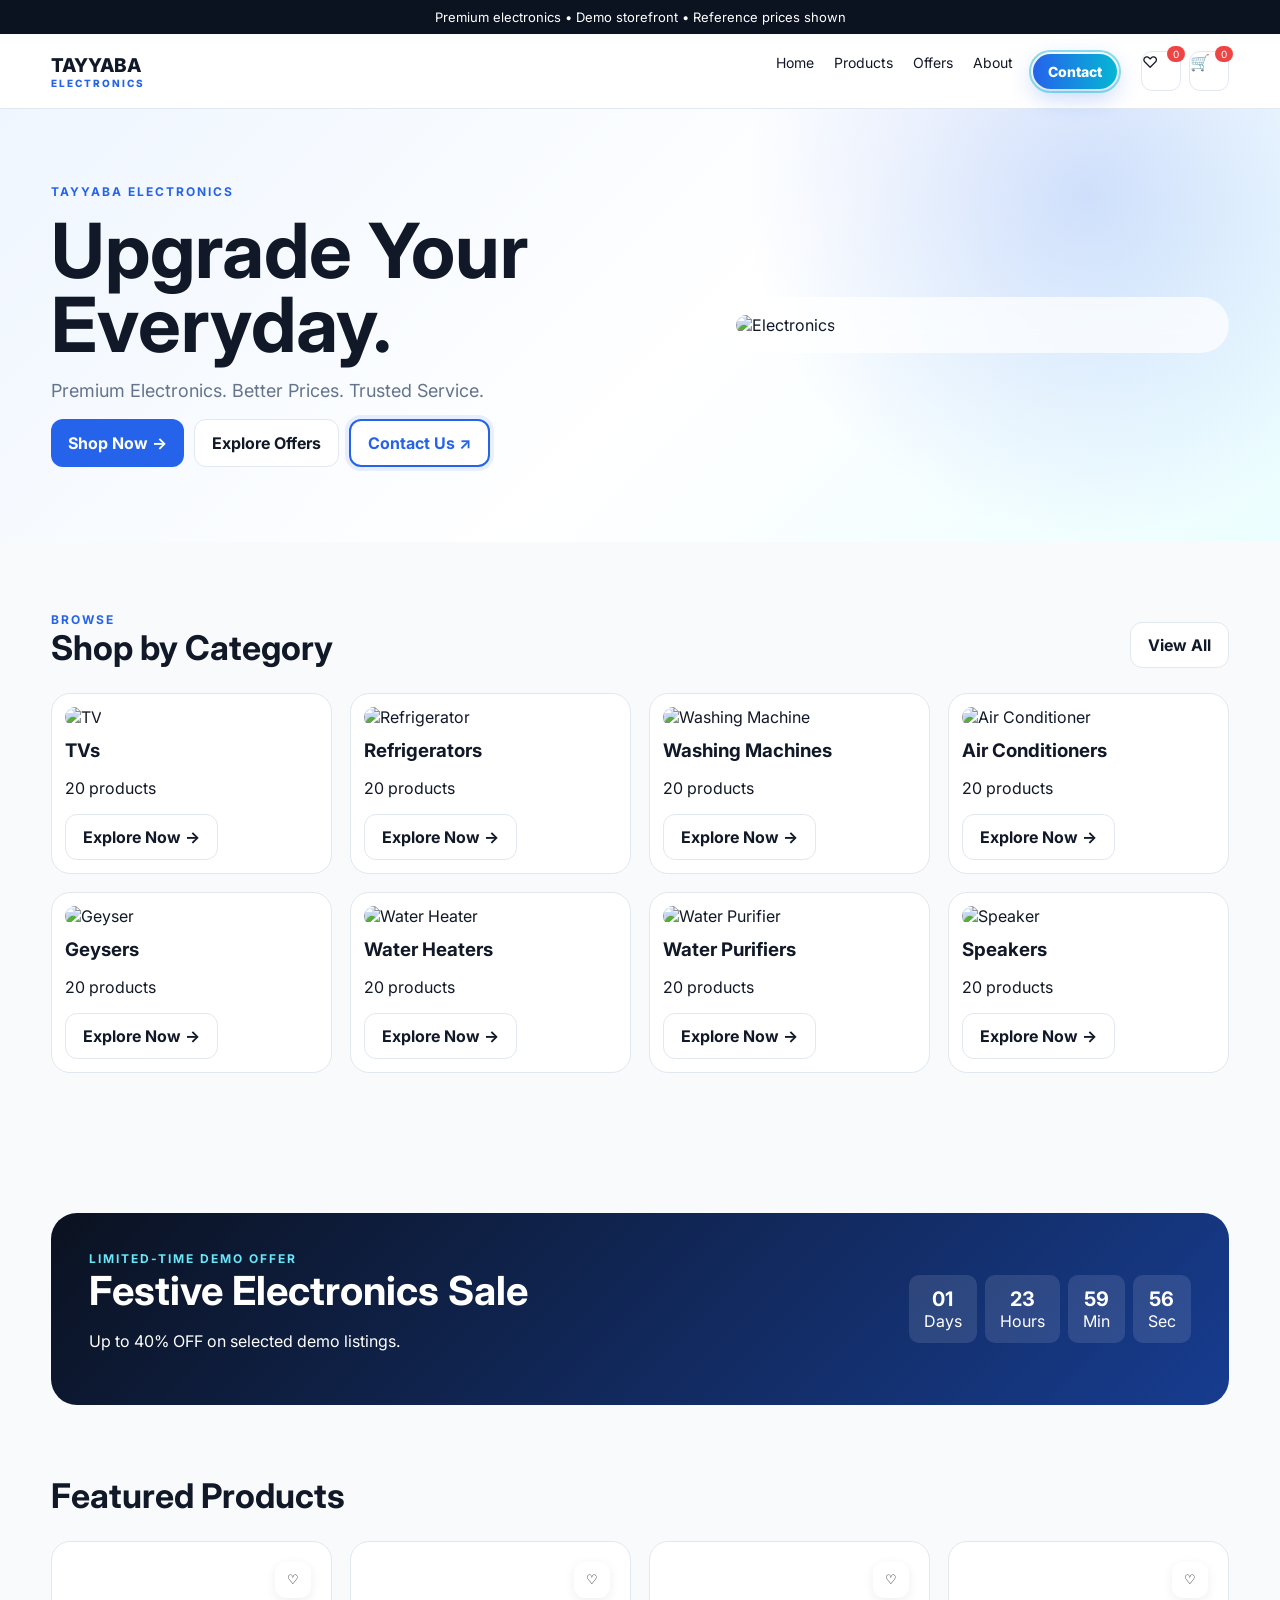
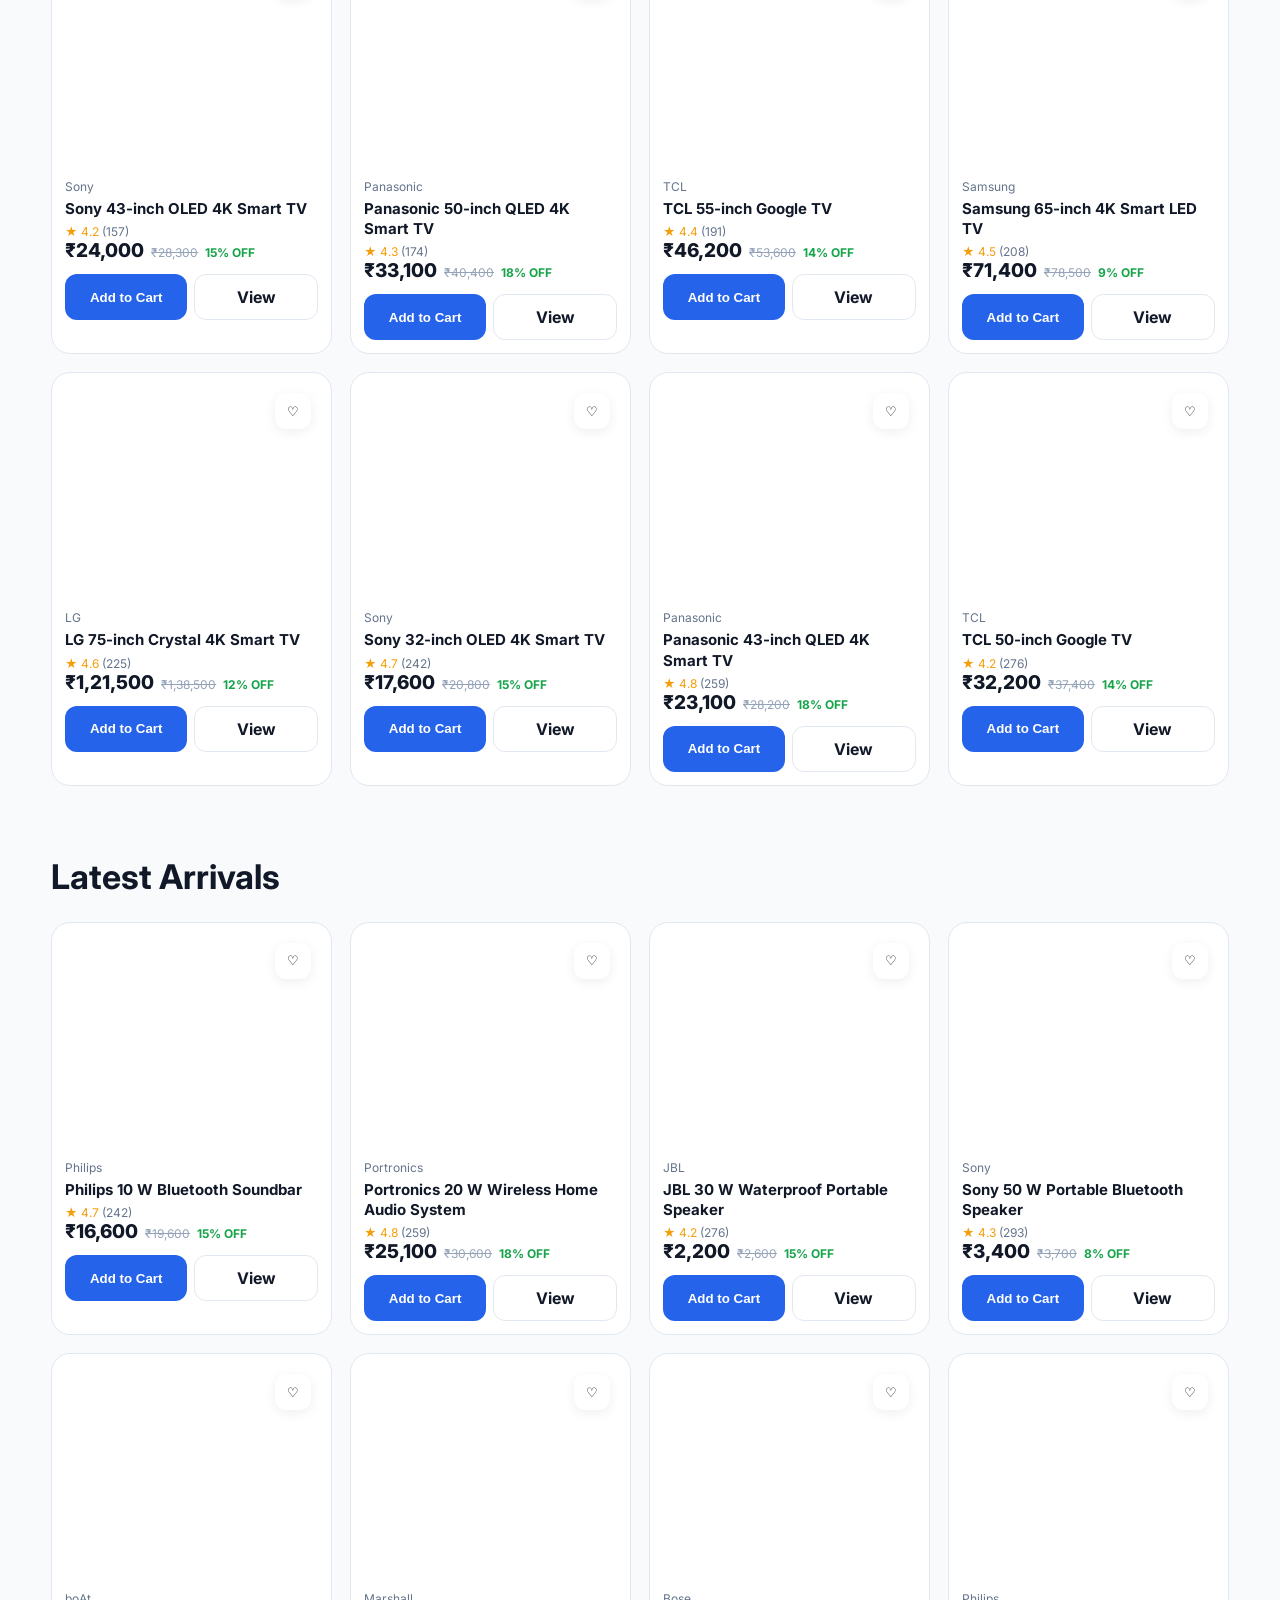
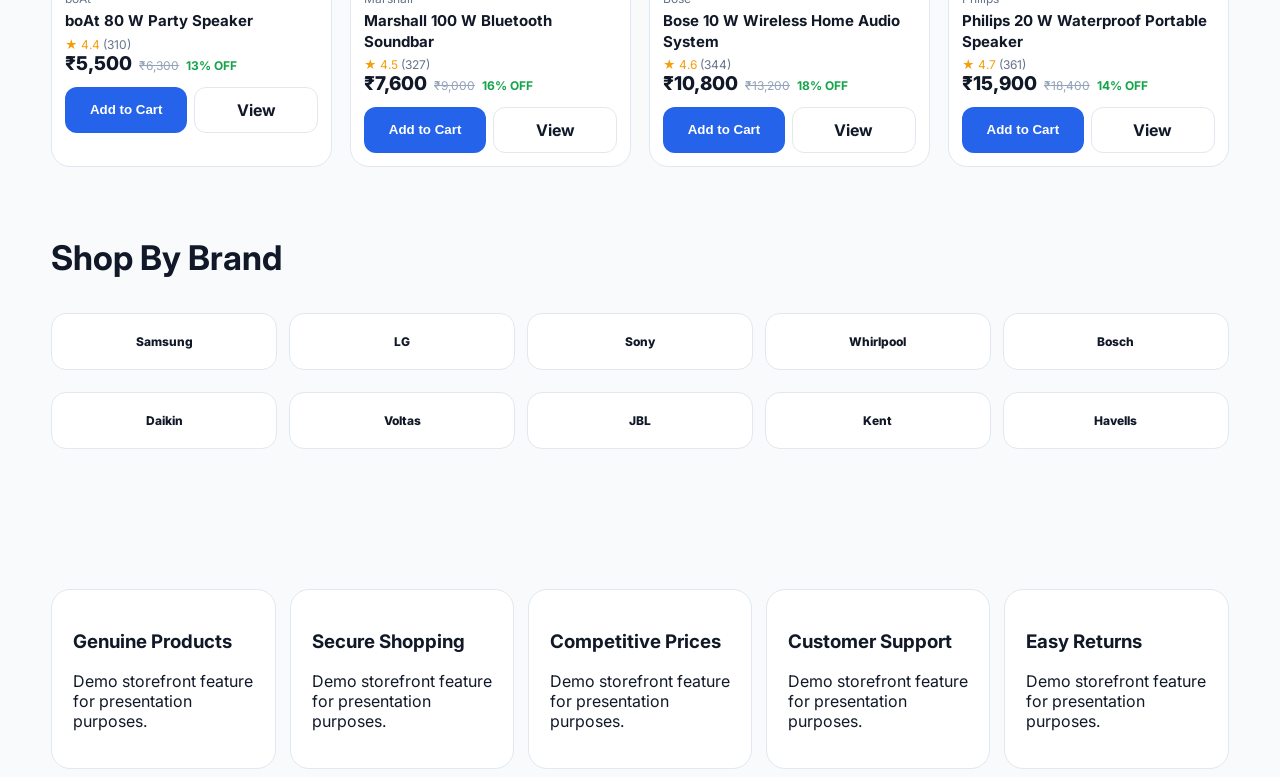
==== index.html @ 14da6651 "Add files via upload" ====
<!doctype html><html><head><meta charset="utf-8"><meta name="viewport" content="width=device-width,initial-scale=1"><title>Tayyaba Electronics | TVs, ACs, Refrigerators & More</title><link rel="stylesheet" href="css/style.css"><link rel="stylesheet" href="css/animations.css"></head><body><div class="announcement">Premium electronics • Demo storefront • Reference prices shown</div><header class="topbar"><div class="container nav"><a class="logo" href="index.html">TAYYABA<span>ELECTRONICS</span></a><nav class="navlinks"><a href="index.html">Home</a><a href="pages/products.html">Products</a><a href="pages/offers.html">Offers</a><a href="pages/about.html">About</a><a href="https://docs.google.com/forms/d/e/1FAIpQLSdos20EWSw4ZgNUPMdA2PGEKoA_VCUI_4-46yLWXQoSnubYIg/viewform" class="contact-nav">Contact</a></nav><div class="nav-actions"><a class="icon-btn" href="pages/wishlist.html">♡<span class="badge" data-wish-count>0</span></a><a class="icon-btn" href="pages/cart.html">🛒<span class="badge" data-cart-count>0</span></a><button class="icon-btn hamb">☰</button></div></div></header><section class="hero"><div class="container hero-grid"><div><div class="eyebrow">Tayyaba Electronics</div><h1>Upgrade Your Everyday.</h1><p>Premium Electronics. Better Prices. Trusted Service.</p><div style="display:flex;gap:10px;flex-wrap:wrap"><a class="btn btn-primary" href="pages/products.html">Shop Now →</a><a class="btn btn-outline" href="pages/offers.html">Explore Offers</a><a class="btn btn-outline" target="_blank" href="https://docs.google.com/forms/d/e/1FAIpQLSdos20EWSw4ZgNUPMdA2PGEKoA_VCUI_4-46yLWXQoSnubYIg/viewform" style="border:2px solid #2563eb;color:#2563eb;box-shadow:0 0 0 4px #2563eb18">Contact Us ↗</a></div></div><div class="hero-card"><img src="https://images.unsplash.com/photo-1593359677879-a4bb92f829d1?auto=format&fit=crop&w=900&q=85" alt="Electronics"></div></div></section><section class="section"><div class="container"><div class="section-head"><div><div class="eyebrow">Browse</div><h2>Shop by Category</h2></div><a class="btn btn-outline" href="pages/products.html">View All</a></div><div class="grid"><a class="category" href="pages/products.html?category=TV"><img src="https://images.unsplash.com/photo-1593359677879-a4bb92f829d1?auto=format&fit=crop&w=900&q=85" alt="TV"><h3>TVs</h3><p>20 products</p><span class="btn btn-outline">Explore Now →</span></a><a class="category" href="pages/products.html?category=Refrigerator"><img src="https://images.unsplash.com/photo-1571175443880-49e1d25b2bc5?auto=format&fit=crop&w=900&q=85" alt="Refrigerator"><h3>Refrigerators</h3><p>20 products</p><span class="btn btn-outline">Explore Now →</span></a><a class="category" href="pages/products.html?category=Washing Machine"><img src="https://images.unsplash.com/photo-1626806787461-102c1bfaaea1?auto=format&fit=crop&w=900&q=85" alt="Washing Machine"><h3>Washing Machines</h3><p>20 products</p><span class="btn btn-outline">Explore Now →</span></a><a class="category" href="pages/products.html?category=Air Conditioner"><img src="https://images.unsplash.com/photo-1631545806609-8b7d6b0b7c6f?auto=format&fit=crop&w=900&q=85" alt="Air Conditioner"><h3>Air Conditioners</h3><p>20 products</p><span class="btn btn-outline">Explore Now →</span></a><a class="category" href="pages/products.html?category=Geyser"><img src="https://images.unsplash.com/photo-1600566753190-17f0baa2a6c3?auto=format&fit=crop&w=900&q=85" alt="Geyser"><h3>Geysers</h3><p>20 products</p><span class="btn btn-outline">Explore Now →</span></a><a class="category" href="pages/products.html?category=Water Heater"><img src="https://images.unsplash.com/photo-1600566753086-00f18fb6b3ea?auto=format&fit=crop&w=900&q=85" alt="Water Heater"><h3>Water Heaters</h3><p>20 products</p><span class="btn btn-outline">Explore Now →</span></a><a class="category" href="pages/products.html?category=Water Purifier"><img src="https://images.unsplash.com/photo-1584622650111-993a426fbf0a?auto=format&fit=crop&w=900&q=85" alt="Water Purifier"><h3>Water Purifiers</h3><p>20 products</p><span class="btn btn-outline">Explore Now →</span></a><a class="category" href="pages/products.html?category=Speaker"><img src="https://images.unsplash.com/photo-1608043152269-423dbba4e7e1?auto=format&fit=crop&w=900&q=85" alt="Speaker"><h3>Speakers</h3><p>20 products</p><span class="btn btn-outline">Explore Now →</span></a></div></div></section><section class="section"><div class="container"><div class="offer"><div><div class="eyebrow" style="color:#67e8f9">Limited-time demo offer</div><h2>Festive Electronics Sale</h2><p>Up to 40% OFF on selected demo listings.</p></div><div class="countdown"><div class="time"><b id="d">02</b>Days</div><div class="time"><b id="h">12</b>Hours</div><div class="time"><b id="m">45</b>Min</div><div class="time"><b id="s">00</b>Sec</div></div></div></div></section><section class="section" style="padding-top:0"><div class="container"><div class="section-head"><h2>Featured Products</h2></div><div id="featured" class="grid"></div></div></section><section class="section" style="padding-top:0"><div class="container"><div class="section-head"><h2>Latest Arrivals</h2></div><div id="latest" class="grid"></div></div></section><section class="section" style="padding-top:0"><div class="container"><div class="section-head"><h2>Shop By Brand</h2></div><div class="brand-row"><div class="brand">Samsung</div><div class="brand">LG</div><div class="brand">Sony</div><div class="brand">Whirlpool</div><div class="brand">Bosch</div><div class="brand">Daikin</div><div class="brand">Voltas</div><div class="brand">JBL</div><div class="brand">Kent</div><div class="brand">Havells</div></div></div></section><section class="section"><div class="container"><div class="trust"><div class="trust-card"><h3>Genuine Products</h3><p>Demo storefront feature for presentation purposes.</p></div><div class="trust-card"><h3>Secure Shopping</h3><p>Demo storefront feature for presentation purposes.</p></div><div class="trust-card"><h3>Competitive Prices</h3><p>Demo storefront feature for presentation purposes.</p></div><div class="trust-card"><h3>Customer Support</h3><p>Demo storefront feature for presentation purposes.</p></div><div class="trust-card"><h3>Easy Returns</h3><p>Demo storefront feature for presentation purposes.</p></div></div></div></section><section class="section"><div class="container"><div class="reviews"><div class="review">★★★★★<p>“Very clean website and easy to find products.”</p><small>Sample demo review</small></div><div class="review">★★★★★<p>“The product browsing experience feels simple and modern.”</p><small>Sample demo review</small></div><div class="review">★★★★☆<p>“Good category organization and quick cart flow.”</p><small>Sample demo review</small></div></div></div></section><footer><div class="container footer-grid"><div><div class="logo">TAYYABA<span>ELECTRONICS</span></div><p>Modern electronics shopping demo for home appliances and audio.</p></div><div><div class="footer-title">Customer Service</div><a href="https://docs.google.com/forms/d/e/1FAIpQLSdos20EWSw4ZgNUPMdA2PGEKoA_VCUI_4-46yLWXQoSnubYIg/viewform" class="contact-nav">Contact</a><a href="pages/cart.html">Shipping</a><a href="pages/contact.html">Returns</a><a href="pages/contact.html">FAQs</a></div><div><div class="footer-title">Company</div><a href="pages/about.html">About Us</a><a href="#">Careers</a><a href="#">Terms</a><a href="#">Privacy</a></div><div><div class="footer-title">Categories</div><a href="pages/products.html">All Products</a><a href="pages/offers.html">Offers</a><a href="pages/contact.html">Support</a></div></div><div class="container copyright">© 2026 Tayyaba Electronics demo • Sample catalog, prices and reviews.</div></footer><div id="toast" class="toast"></div> <script src="js/products.js"></script><script src="js/app.js"></script><script>renderProducts(products.slice(7,15),document.querySelector('#featured'));renderProducts(products.slice(-8),document.querySelector('#latest'));let end=Date.now()+172800000;setInterval(()=>{let x=Math.max(0,end-Date.now()),s=Math.floor(x/1000),d=Math.floor(s/86400);s%=86400;let h=Math.floor(s/3600);s%=3600;let m=Math.floor(s/60);s%=60;document.querySelector('#d').textContent=String(d).padStart(2,'0');document.querySelector('#h').textContent=String(h).padStart(2,'0');document.querySelector('#m').textContent=String(m).padStart(2,'0');document.querySelector('#s').textContent=String(s).padStart(2,'0')},1000)</script></body></html>
---- css/style.css ----
@import url(https://fonts.googleapis.com/css2?family=Inter:wght@400;500;600;700;800&display=swap);:root{--n:#0b1220;--b:#2563eb;--c:#06b6d4;--bg:#f8fafc;--t:#111827;--m:#64748b;--l:#e2e8f0}*{box-sizing:border-box}html{scroll-behavior:smooth}body{margin:0;font-family:Inter,Arial;background:var(--bg);color:var(--t)}a{text-decoration:none;color:inherit}.container{width:min(1180px,92%);margin:auto}.announcement{background:var(--n);color:white;text-align:center;padding:9px;font-size:13px}.topbar{background:white;border-bottom:1px solid var(--l);position:sticky;top:0;z-index:10}.nav{height:74px;display:flex;align-items:center;gap:24px}.logo{font-weight:800;font-size:19px}.logo span{display:block;color:var(--b);font-size:10px;letter-spacing:2px}.navlinks{display:flex;gap:20px;margin-left:auto}.navlinks a{font-size:14px}.navlinks a:hover{color:var(--b)}.nav-actions{display:flex;gap:8px}.icon-btn,.heart{border:1px solid var(--l);background:white;border-radius:11px;cursor:pointer}.icon-btn{width:40px;height:40px;position:relative}.badge{position:absolute;top:-6px;right:-5px;background:#ef4444;color:#fff;border-radius:20px;padding:2px 6px;font-size:10px}.hamb{display:none}.hero{padding:75px 0;background:radial-gradient(circle at 85% 20%,#2563eb33,transparent 30%),linear-gradient(135deg,#eff6ff,#fff 55%,#ecfeff)}.hero-grid{display:grid;grid-template-columns:1.1fr .9fr;gap:42px;align-items:center}.eyebrow{color:var(--b);font-weight:700;text-transform:uppercase;letter-spacing:2px;font-size:12px}.hero h1{font-size:clamp(42px,6vw,76px);line-height:.98;margin:14px 0}.hero p{font-size:18px;color:var(--m)}.btn{display:inline-flex;align-items:center;justify-content:center;gap:8px;border:0;border-radius:12px;padding:12px 17px;font-weight:700;cursor:pointer;transition:.2s}.btn-primary{background:var(--b);color:white}.btn-primary:hover{transform:translateY(-2px)}.btn-outline{border:1px solid var(--l);background:white}.hero-card{background:#ffffffb8;backdrop-filter:blur(12px);padding:18px;border-radius:28px}.hero-card img{width:100%;height:350px;object-fit:cover;border-radius:20px}.section{padding:70px 0}.section-head{display:flex;justify-content:space-between;align-items:end;margin-bottom:25px}.section h2{font-size:34px;margin:0}.grid{display:grid;grid-template-columns:repeat(4,1fr);gap:18px}.category,.product-card,.review,.trust-card,.summary{background:white;border:1px solid var(--l);border-radius:19px}.category{padding:13px;transition:.2s}.category:hover,.product-card:hover{transform:translateY(-5px);box-shadow:0 15px 40px #0f172a15}.category img{width:100%;height:165px;object-fit:cover;border-radius:14px}.category h3{margin:12px 0 4px}.product-card{padding:13px;position:relative}.product-card img{width:100%;height:210px;object-fit:cover;border-radius:14px}.heart{position:absolute;right:20px;top:20px;width:36px;height:36px;border:0;box-shadow:0 3px 12px #0001}.brand{font-size:12px;color:var(--m);margin-top:10px}.product-card h3{font-size:15px;line-height:1.35;margin:5px 0}.rating{color:#f59e0b;font-size:12px}.price{font-size:19px;font-weight:800}.old{text-decoration:line-through;color:#94a3b8;font-size:12px;margin-left:7px}.off{color:#16a34a;font-size:12px;font-weight:700;margin-left:7px}.card-actions{display:flex;gap:7px;margin-top:12px}.card-actions>*{flex:1}.offer{background:linear-gradient(135deg,#0b1220,#173c8f);color:white;border-radius:26px;padding:38px;display:flex;justify-content:space-between;align-items:center}.offer h2{font-size:40px;margin:0 0 8px}.countdown{display:flex;gap:8px}.time{background:#ffffff1c;padding:12px 15px;border-radius:10px;text-align:center}.time b{font-size:20px;display:block}.brand-row{display:grid;grid-template-columns:repeat(5,1fr);gap:12px}.brand-row .brand{background:white;border:1px solid var(--l);border-radius:15px;padding:20px;text-align:center;font-weight:800;color:var(--t)}.trust{display:grid;grid-template-columns:repeat(5,1fr);gap:14px}.trust-card{padding:21px}.reviews{display:grid;grid-template-columns:repeat(3,1fr);gap:18px}.review{padding:22px}.newsletter{background:#eaf3ff;border-radius:23px;padding:32px;display:flex;justify-content:space-between;align-items:center}.newsletter form{display:flex;gap:8px}.newsletter input,.search input,.select,.field input,.field textarea,.field select{border:1px solid var(--l);border-radius:11px;padding:12px;font:inherit}.newsletter input{min-width:280px}footer{background:var(--n);color:#cbd5e1;padding:50px 0 20px;margin-top:40px}.footer-grid{display:grid;grid-template-columns:1.4fr repeat(3,1fr);gap:28px}.footer-title{color:white;font-weight:800;margin-bottom:12px}.footer-grid a{display:block;margin:8px 0;font-size:13px}.copyright{border-top:1px solid #243047;margin-top:30px;padding-top:18px;font-size:12px}.page-head{padding:50px 0 20px}.page-head h1{font-size:42px;margin:8px 0}.toolbar{display:flex;gap:10px;margin:18px 0}.search{flex:1}.search input{width:100%}.layout{display:grid;grid-template-columns:235px 1fr;gap:22px}.filters{background:white;border:1px solid var(--l);padding:18px;border-radius:17px;height:max-content}.filter-group{margin-bottom:20px}.filter-group label{display:block;font-size:13px;margin:8px 0}.product-grid{display:grid;grid-template-columns:repeat(3,1fr);gap:18px}.detail{display:grid;grid-template-columns:1fr 1fr;gap:35px;padding:45px 0}.detail-main-img{width:100%;height:500px;object-fit:cover;border-radius:23px}.detail h1{font-size:38px}.detail-price{font-size:33px;font-weight:800}.qty{display:flex;align-items:center;border:1px solid var(--l);border-radius:11px;width:max-content}.qty button{border:0;background:white;padding:11px 15px;cursor:pointer}.qty span{min-width:38px;text-align:center}.specs{background:white;border:1px solid var(--l);border-radius:18px;padding:20px;margin-top:22px}.cart-layout{display:grid;grid-template-columns:1fr 330px;gap:22px}.cart-row{display:grid;grid-template-columns:80px 1fr auto auto auto;gap:13px;align-items:center;background:white;border:1px solid var(--l);border-radius:15px;padding:12px;margin-bottom:10px}.cart-row img{width:80px;height:70px;object-fit:cover;border-radius:10px}.summary{padding:20px;height:max-content}.form-grid{display:grid;grid-template-columns:1fr 1fr;gap:14px}.field.full{grid-column:1/-1}.field label{display:block;font-size:13px;margin-bottom:5px}.field input,.field textarea,.field select{width:100%}.success{background:#ecfdf5;border:1px solid #bbf7d0;border-radius:18px;padding:30px;text-align:center}.toast{position:fixed;right:18px;bottom:18px;background:var(--n);color:white;padding:13px 17px;border-radius:11px;opacity:0;transform:translateY(15px);transition:.2s;z-index:99}.toast.show{opacity:1;transform:none}@media(max-width:1000px){.navlinks{display:none}.hamb{display:block}.hero-grid{grid-template-columns:1fr}.grid{grid-template-columns:repeat(3,1fr)}.trust{grid-template-columns:repeat(3,1fr)}.product-grid{grid-template-columns:repeat(2,1fr)}.layout{grid-template-columns:1fr}.filters{display:none}.footer-grid{grid-template-columns:repeat(2,1fr)}}@media(max-width:650px){.hero{padding:45px 0}.grid{grid-template-columns:repeat(2,1fr);gap:10px}.category img{height:120px}.offer,.newsletter{display:block}.offer h2{font-size:30px}.countdown{margin-top:20px}.brand-row{grid-template-columns:repeat(2,1fr)}.trust{grid-template-columns:1fr 1fr}.reviews{grid-template-columns:1fr}.newsletter form{margin-top:18px}.newsletter input{min-width:0}.footer-grid{grid-template-columns:1fr 1fr}.detail{grid-template-columns:1fr;padding-top:25px}.detail-main-img{height:330px}.detail h1{font-size:28px}.cart-layout{grid-template-columns:1fr}.cart-row{grid-template-columns:60px 1fr auto}.cart-row img{width:60px;height:60px}.cart-row .price-col{display:none}.form-grid{grid-template-columns:1fr}.field.full{grid-column:auto}}

/* Animated Contact CTA */
.contact-nav{position:relative!important;display:inline-flex!important;align-items:center;justify-content:center;padding:9px 15px;border-radius:999px;color:#fff!important;font-weight:800!important;background:linear-gradient(90deg,#2563eb,#06b6d4,#7c3aed,#2563eb);background-size:300% 100%;box-shadow:0 8px 24px rgba(37,99,235,.28);animation:contactGradient 3s linear infinite,contactBounce 1.8s ease-in-out infinite;transform-origin:center bottom;}
.contact-nav:hover{color:#fff!important;animation:contactGradient 1.2s linear infinite,contactBounce .8s ease-in-out infinite;box-shadow:0 12px 30px rgba(6,182,212,.38);}
@keyframes contactGradient{0%{background-position:0% 50%}50%{background-position:100% 50%}100%{background-position:0% 50%}}
@keyframes contactBounce{0%,100%{transform:translateY(0) scale(1)}20%{transform:translateY(-5px) scale(1.03)}40%{transform:translateY(0) scale(.98)}60%{transform:translateY(-3px) scale(1.02)}80%{transform:translateY(0) scale(1)}}
.contact-nav::after{content:"";position:absolute;inset:-4px;border:2px solid rgba(6,182,212,.45);border-radius:999px;animation:contactPulse 1.8s ease-out infinite;pointer-events:none;}
@keyframes contactPulse{0%{opacity:.8;transform:scale(.95)}70%,100%{opacity:0;transform:scale(1.18)}}
@media (prefers-reduced-motion:reduce){.contact-nav,.contact-nav::after{animation:none!important}}
---- css/animations.css ----
.reveal{opacity:0;transform:translateY(14px);transition:.5s}.reveal.visible{opacity:1;transform:none}
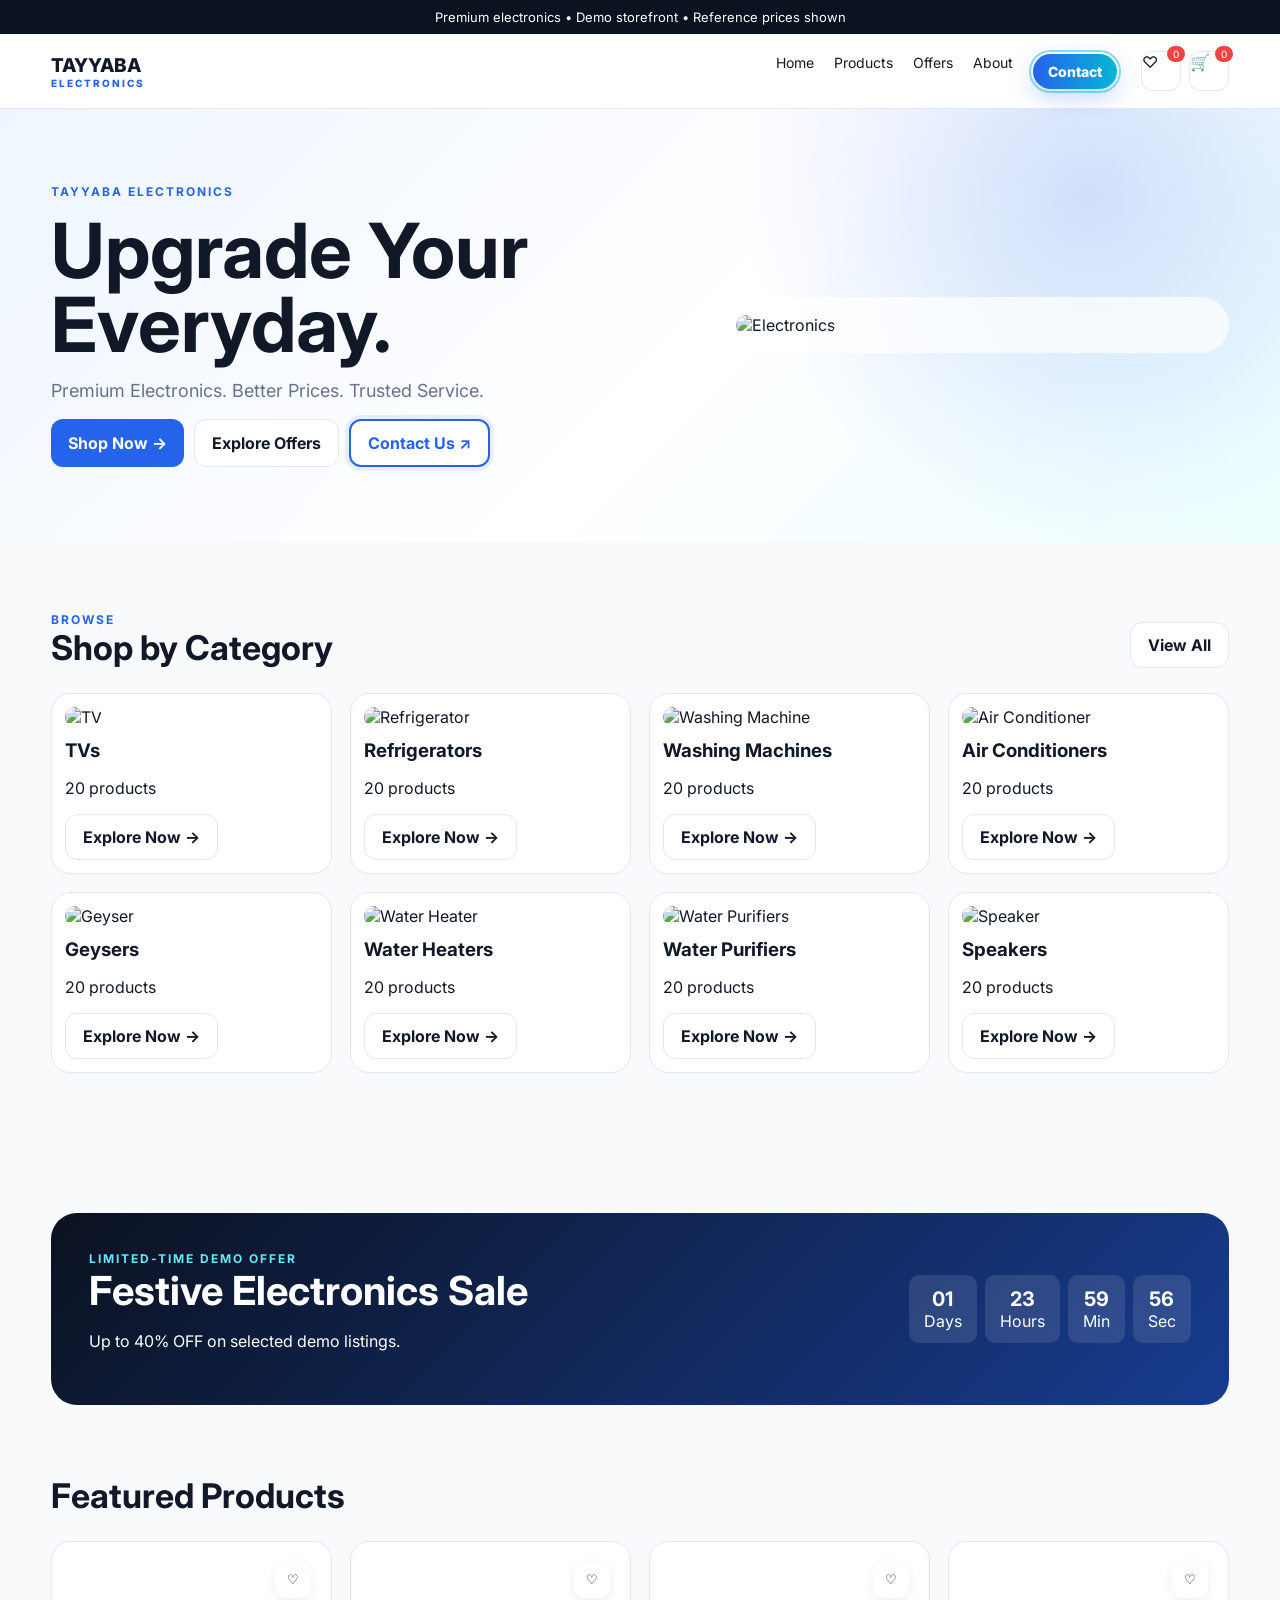
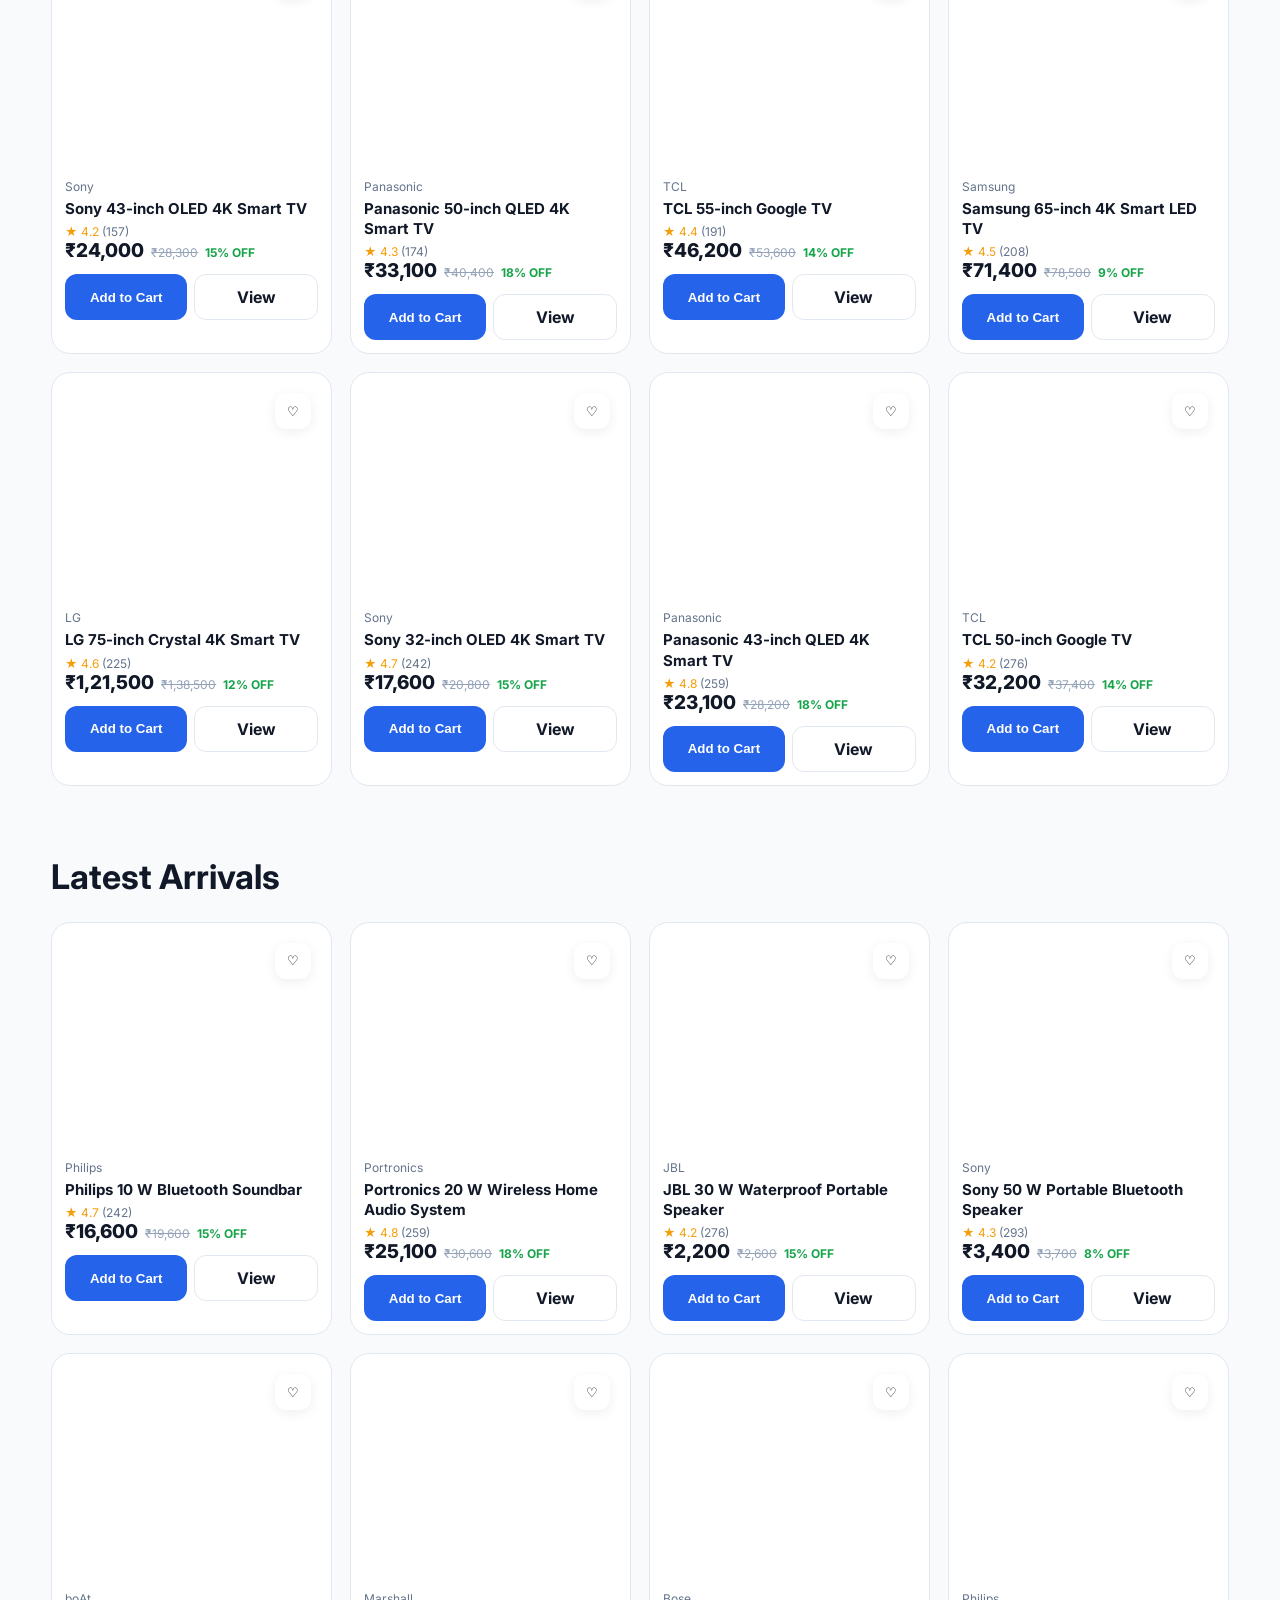
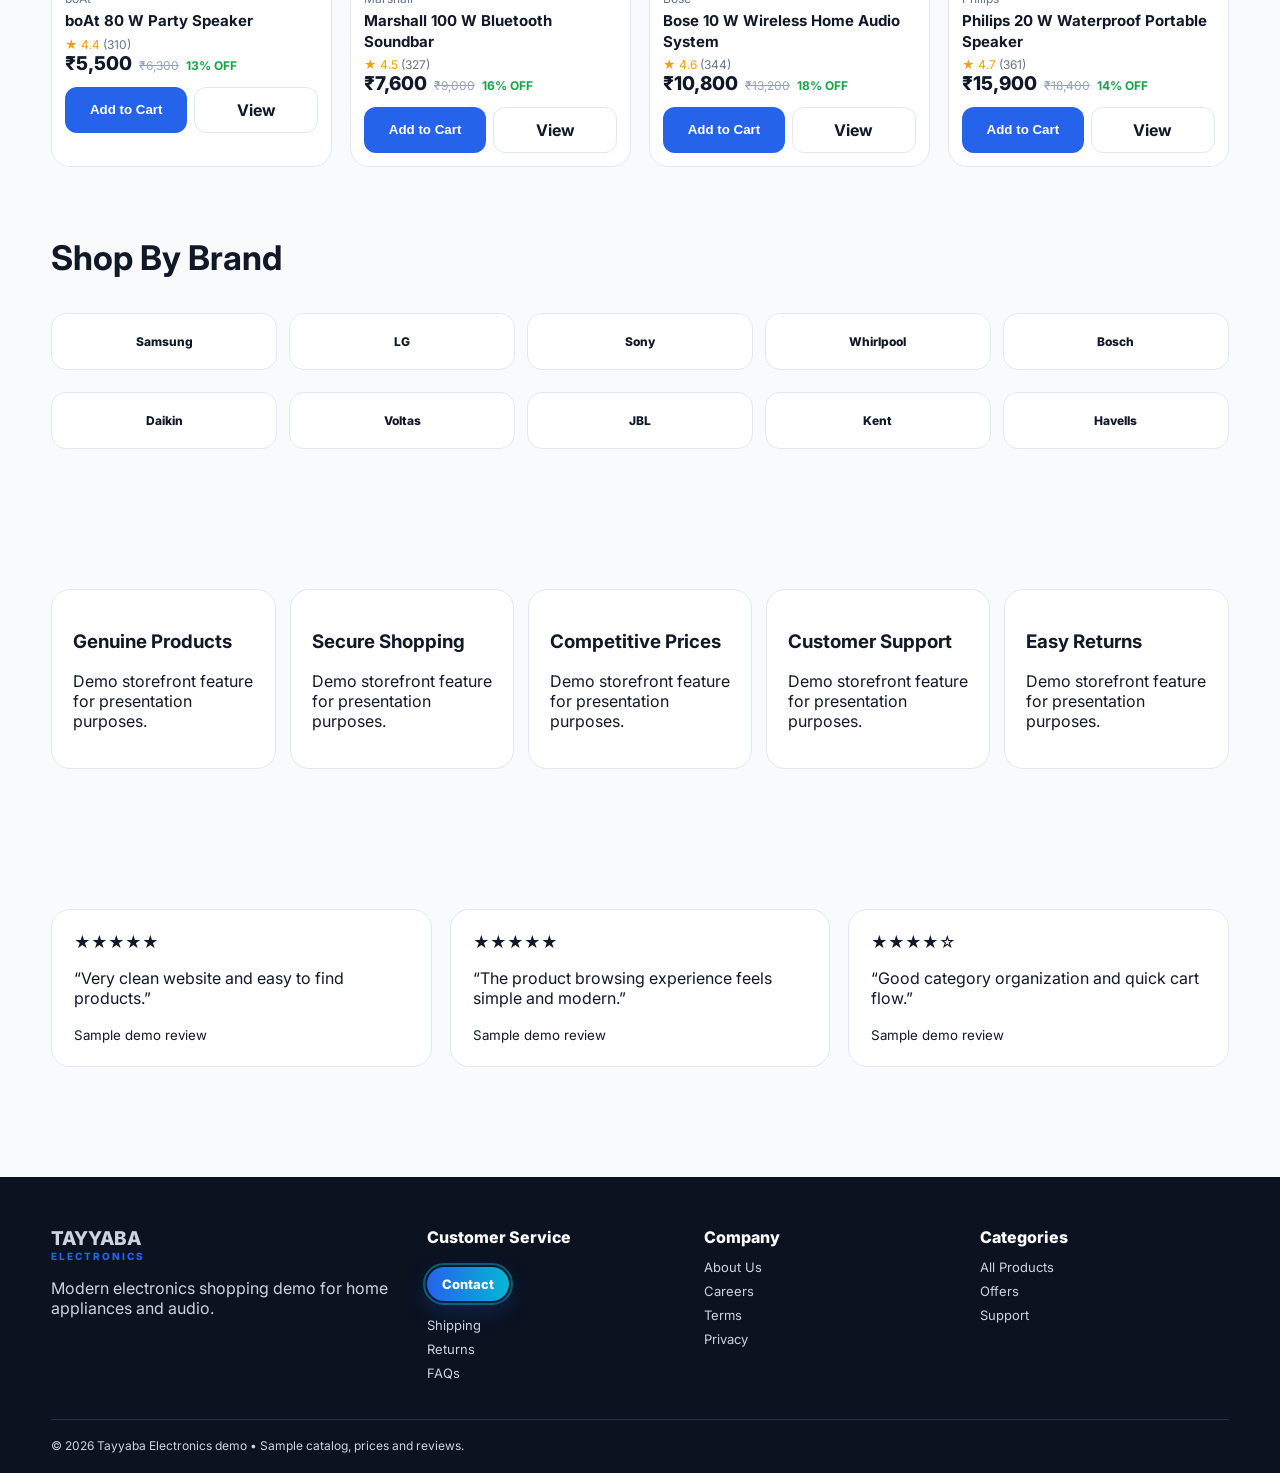
==== commit 53b71b9f: "Update index.html" ====
--- a/index.html
+++ b/index.html
@@ -1 +1,571 @@
-<!doctype html><html><head><meta charset="utf-8"><meta name="viewport" content="width=device-width,initial-scale=1"><title>Tayyaba Electronics | TVs, ACs, Refrigerators & More</title><link rel="stylesheet" href="css/style.css"><link rel="stylesheet" href="css/animations.css"></head><body><div class="announcement">Premium electronics • Demo storefront • Reference prices shown</div><header class="topbar"><div class="container nav"><a class="logo" href="index.html">TAYYABA<span>ELECTRONICS</span></a><nav class="navlinks"><a href="index.html">Home</a><a href="pages/products.html">Products</a><a href="pages/offers.html">Offers</a><a href="pages/about.html">About</a><a href="https://docs.google.com/forms/d/e/1FAIpQLSdos20EWSw4ZgNUPMdA2PGEKoA_VCUI_4-46yLWXQoSnubYIg/viewform" class="contact-nav">Contact</a></nav><div class="nav-actions"><a class="icon-btn" href="pages/wishlist.html">♡<span class="badge" data-wish-count>0</span></a><a class="icon-btn" href="pages/cart.html">🛒<span class="badge" data-cart-count>0</span></a><button class="icon-btn hamb">☰</button></div></div></header><section class="hero"><div class="container hero-grid"><div><div class="eyebrow">Tayyaba Electronics</div><h1>Upgrade Your Everyday.</h1><p>Premium Electronics. Better Prices. Trusted Service.</p><div style="display:flex;gap:10px;flex-wrap:wrap"><a class="btn btn-primary" href="pages/products.html">Shop Now →</a><a class="btn btn-outline" href="pages/offers.html">Explore Offers</a><a class="btn btn-outline" target="_blank" href="https://docs.google.com/forms/d/e/1FAIpQLSdos20EWSw4ZgNUPMdA2PGEKoA_VCUI_4-46yLWXQoSnubYIg/viewform" style="border:2px solid #2563eb;color:#2563eb;box-shadow:0 0 0 4px #2563eb18">Contact Us ↗</a></div></div><div class="hero-card"><img src="https://images.unsplash.com/photo-1593359677879-a4bb92f829d1?auto=format&fit=crop&w=900&q=85" alt="Electronics"></div></div></section><section class="section"><div class="container"><div class="section-head"><div><div class="eyebrow">Browse</div><h2>Shop by Category</h2></div><a class="btn btn-outline" href="pages/products.html">View All</a></div><div class="grid"><a class="category" href="pages/products.html?category=TV"><img src="https://images.unsplash.com/photo-1593359677879-a4bb92f829d1?auto=format&fit=crop&w=900&q=85" alt="TV"><h3>TVs</h3><p>20 products</p><span class="btn btn-outline">Explore Now →</span></a><a class="category" href="pages/products.html?category=Refrigerator"><img src="https://images.unsplash.com/photo-1571175443880-49e1d25b2bc5?auto=format&fit=crop&w=900&q=85" alt="Refrigerator"><h3>Refrigerators</h3><p>20 products</p><span class="btn btn-outline">Explore Now →</span></a><a class="category" href="pages/products.html?category=Washing Machine"><img src="https://images.unsplash.com/photo-1626806787461-102c1bfaaea1?auto=format&fit=crop&w=900&q=85" alt="Washing Machine"><h3>Washing Machines</h3><p>20 products</p><span class="btn btn-outline">Explore Now →</span></a><a class="category" href="pages/products.html?category=Air Conditioner"><img src="https://images.unsplash.com/photo-1631545806609-8b7d6b0b7c6f?auto=format&fit=crop&w=900&q=85" alt="Air Conditioner"><h3>Air Conditioners</h3><p>20 products</p><span class="btn btn-outline">Explore Now →</span></a><a class="category" href="pages/products.html?category=Geyser"><img src="https://images.unsplash.com/photo-1600566753190-17f0baa2a6c3?auto=format&fit=crop&w=900&q=85" alt="Geyser"><h3>Geysers</h3><p>20 products</p><span class="btn btn-outline">Explore Now →</span></a><a class="category" href="pages/products.html?category=Water Heater"><img src="https://images.unsplash.com/photo-1600566753086-00f18fb6b3ea?auto=format&fit=crop&w=900&q=85" alt="Water Heater"><h3>Water Heaters</h3><p>20 products</p><span class="btn btn-outline">Explore Now →</span></a><a class="category" href="pages/products.html?category=Water Purifier"><img src="https://images.unsplash.com/photo-1584622650111-993a426fbf0a?auto=format&fit=crop&w=900&q=85" alt="Water Purifier"><h3>Water Purifiers</h3><p>20 products</p><span class="btn btn-outline">Explore Now →</span></a><a class="category" href="pages/products.html?category=Speaker"><img src="https://images.unsplash.com/photo-1608043152269-423dbba4e7e1?auto=format&fit=crop&w=900&q=85" alt="Speaker"><h3>Speakers</h3><p>20 products</p><span class="btn btn-outline">Explore Now →</span></a></div></div></section><section class="section"><div class="container"><div class="offer"><div><div class="eyebrow" style="color:#67e8f9">Limited-time demo offer</div><h2>Festive Electronics Sale</h2><p>Up to 40% OFF on selected demo listings.</p></div><div class="countdown"><div class="time"><b id="d">02</b>Days</div><div class="time"><b id="h">12</b>Hours</div><div class="time"><b id="m">45</b>Min</div><div class="time"><b id="s">00</b>Sec</div></div></div></div></section><section class="section" style="padding-top:0"><div class="container"><div class="section-head"><h2>Featured Products</h2></div><div id="featured" class="grid"></div></div></section><section class="section" style="padding-top:0"><div class="container"><div class="section-head"><h2>Latest Arrivals</h2></div><div id="latest" class="grid"></div></div></section><section class="section" style="padding-top:0"><div class="container"><div class="section-head"><h2>Shop By Brand</h2></div><div class="brand-row"><div class="brand">Samsung</div><div class="brand">LG</div><div class="brand">Sony</div><div class="brand">Whirlpool</div><div class="brand">Bosch</div><div class="brand">Daikin</div><div class="brand">Voltas</div><div class="brand">JBL</div><div class="brand">Kent</div><div class="brand">Havells</div></div></div></section><section class="section"><div class="container"><div class="trust"><div class="trust-card"><h3>Genuine Products</h3><p>Demo storefront feature for presentation purposes.</p></div><div class="trust-card"><h3>Secure Shopping</h3><p>Demo storefront feature for presentation purposes.</p></div><div class="trust-card"><h3>Competitive Prices</h3><p>Demo storefront feature for presentation purposes.</p></div><div class="trust-card"><h3>Customer Support</h3><p>Demo storefront feature for presentation purposes.</p></div><div class="trust-card"><h3>Easy Returns</h3><p>Demo storefront feature for presentation purposes.</p></div></div></div></section><section class="section"><div class="container"><div class="reviews"><div class="review">★★★★★<p>“Very clean website and easy to find products.”</p><small>Sample demo review</small></div><div class="review">★★★★★<p>“The product browsing experience feels simple and modern.”</p><small>Sample demo review</small></div><div class="review">★★★★☆<p>“Good category organization and quick cart flow.”</p><small>Sample demo review</small></div></div></div></section><footer><div class="container footer-grid"><div><div class="logo">TAYYABA<span>ELECTRONICS</span></div><p>Modern electronics shopping demo for home appliances and audio.</p></div><div><div class="footer-title">Customer Service</div><a href="https://docs.google.com/forms/d/e/1FAIpQLSdos20EWSw4ZgNUPMdA2PGEKoA_VCUI_4-46yLWXQoSnubYIg/viewform" class="contact-nav">Contact</a><a href="pages/cart.html">Shipping</a><a href="pages/contact.html">Returns</a><a href="pages/contact.html">FAQs</a></div><div><div class="footer-title">Company</div><a href="pages/about.html">About Us</a><a href="#">Careers</a><a href="#">Terms</a><a href="#">Privacy</a></div><div><div class="footer-title">Categories</div><a href="pages/products.html">All Products</a><a href="pages/offers.html">Offers</a><a href="pages/contact.html">Support</a></div></div><div class="container copyright">© 2026 Tayyaba Electronics demo • Sample catalog, prices and reviews.</div></footer><div id="toast" class="toast"></div> <script src="js/products.js"></script><script src="js/app.js"></script><script>renderProducts(products.slice(7,15),document.querySelector('#featured'));renderProducts(products.slice(-8),document.querySelector('#latest'));let end=Date.now()+172800000;setInterval(()=>{let x=Math.max(0,end-Date.now()),s=Math.floor(x/1000),d=Math.floor(s/86400);s%=86400;let h=Math.floor(s/3600);s%=3600;let m=Math.floor(s/60);s%=60;document.querySelector('#d').textContent=String(d).padStart(2,'0');document.querySelector('#h').textContent=String(h).padStart(2,'0');document.querySelector('#m').textContent=String(m).padStart(2,'0');document.querySelector('#s').textContent=String(s).padStart(2,'0')},1000)</script></body></html>+<!doctype html>
+<html>
+<head>
+  <meta charset="utf-8">
+  <meta name="viewport" content="width=device-width,initial-scale=1">
+  <title>Tayyaba Electronics | TVs, ACs, Refrigerators & More</title>
+
+  <link rel="stylesheet" href="css/style.css">
+  <link rel="stylesheet" href="css/animations.css">
+</head>
+
+<body>
+
+  <div class="announcement">
+    Premium electronics • Demo storefront • Reference prices shown
+  </div>
+
+  <header class="topbar">
+    <div class="container nav">
+
+      <a class="logo" href="index.html">
+        TAYYABA<span>ELECTRONICS</span>
+      </a>
+
+      <nav class="navlinks">
+        <a href="index.html">Home</a>
+        <a href="pages/products.html">Products</a>
+        <a href="pages/offers.html">Offers</a>
+        <a href="pages/about.html">About</a>
+
+        <!-- NEW GOOGLE FORM -->
+        <a
+          href="https://docs.google.com/forms/d/e/1FAIpQLSf3sBQUa54V5vRC_NcSTgsjcHuzqziN-6QS9KnxXvJ70jrMhg/viewform"
+          class="contact-nav"
+          target="_blank"
+          rel="noopener noreferrer"
+        >
+          Contact
+        </a>
+      </nav>
+
+      <div class="nav-actions">
+        <a class="icon-btn" href="pages/wishlist.html">
+          ♡
+          <span class="badge" data-wish-count>0</span>
+        </a>
+
+        <a class="icon-btn" href="pages/cart.html">
+          🛒
+          <span class="badge" data-cart-count>0</span>
+        </a>
+
+        <button class="icon-btn hamb">☰</button>
+      </div>
+
+    </div>
+  </header>
+
+
+  <!-- HERO -->
+  <section class="hero">
+    <div class="container hero-grid">
+
+      <div>
+        <div class="eyebrow">Tayyaba Electronics</div>
+
+        <h1>Upgrade Your Everyday.</h1>
+
+        <p>
+          Premium Electronics. Better Prices. Trusted Service.
+        </p>
+
+        <div style="display:flex;gap:10px;flex-wrap:wrap">
+
+          <a class="btn btn-primary" href="pages/products.html">
+            Shop Now →
+          </a>
+
+          <a class="btn btn-outline" href="pages/offers.html">
+            Explore Offers
+          </a>
+
+          <!-- NEW GOOGLE FORM -->
+          <a
+            class="btn btn-outline"
+            target="_blank"
+            rel="noopener noreferrer"
+            href="https://docs.google.com/forms/d/e/1FAIpQLSf3sBQUa54V5vRC_NcSTgsjcHuzqziN-6QS9KnxXvJ70jrMhg/viewform"
+            style="border:2px solid #2563eb;color:#2563eb;box-shadow:0 0 0 4px #2563eb18"
+          >
+            Contact Us ↗
+          </a>
+
+        </div>
+      </div>
+
+      <div class="hero-card">
+        <img
+          src="https://images.unsplash.com/photo-1593359677879-a4bb92f829d1?auto=format&fit=crop&w=900&q=85"
+          alt="Electronics"
+        >
+      </div>
+
+    </div>
+  </section>
+
+
+  <!-- CATEGORIES -->
+  <section class="section">
+    <div class="container">
+
+      <div class="section-head">
+        <div>
+          <div class="eyebrow">Browse</div>
+          <h2>Shop by Category</h2>
+        </div>
+
+        <a class="btn btn-outline" href="pages/products.html">
+          View All
+        </a>
+      </div>
+
+
+      <div class="grid">
+
+        <a class="category" href="pages/products.html?category=TV">
+          <img
+            src="https://images.unsplash.com/photo-1593359677879-a4bb92f829d1?auto=format&fit=crop&w=900&q=85"
+            alt="TV"
+          >
+          <h3>TVs</h3>
+          <p>20 products</p>
+          <span class="btn btn-outline">Explore Now →</span>
+        </a>
+
+
+        <a class="category" href="pages/products.html?category=Refrigerator">
+          <img
+            src="https://images.unsplash.com/photo-1571175443880-49e1d25b2bc5?auto=format&fit=crop&w=900&q=85"
+            alt="Refrigerator"
+          >
+          <h3>Refrigerators</h3>
+          <p>20 products</p>
+          <span class="btn btn-outline">Explore Now →</span>
+        </a>
+
+
+        <a class="category" href="pages/products.html?category=Washing Machine">
+          <img
+            src="https://images.unsplash.com/photo-1626806787461-102c1bfaaea1?auto=format&fit=crop&w=900&q=85"
+            alt="Washing Machine"
+          >
+          <h3>Washing Machines</h3>
+          <p>20 products</p>
+          <span class="btn btn-outline">Explore Now →</span>
+        </a>
+
+
+        <a class="category" href="pages/products.html?category=Air Conditioner">
+          <img
+            src="https://images.unsplash.com/photo-1631545806609-8b7d6b0b7c6f?auto=format&fit=crop&w=900&q=85"
+            alt="Air Conditioner"
+          >
+          <h3>Air Conditioners</h3>
+          <p>20 products</p>
+          <span class="btn btn-outline">Explore Now →</span>
+        </a>
+
+
+        <a class="category" href="pages/products.html?category=Geyser">
+          <img
+            src="https://images.unsplash.com/photo-1600566753190-17f0baa2a6c3?auto=format&fit=crop&w=900&q=85"
+            alt="Geyser"
+          >
+          <h3>Geysers</h3>
+          <p>20 products</p>
+          <span class="btn btn-outline">Explore Now →</span>
+        </a>
+
+
+        <a class="category" href="pages/products.html?category=Water Heater">
+          <img
+            src="https://images.unsplash.com/photo-1600566753086-00f18fb6b3ea?auto=format&fit=crop&w=900&q=85"
+            alt="Water Heater"
+          >
+          <h3>Water Heaters</h3>
+          <p>20 products</p>
+          <span class="btn btn-outline">Explore Now →</span>
+        </a>
+
+
+        <a class="category" href="pages/products.html?category=Water Purifier">
+          <img
+            src="https://images.unsplash.com/photo-1584622650111-993a426fbf0a?auto=format&fit=crop&w=900&q=85"
+            alt="Water Purifiers"
+          >
+          <h3>Water Purifiers</h3>
+          <p>20 products</p>
+          <span class="btn btn-outline">Explore Now →</span>
+        </a>
+
+
+        <a class="category" href="pages/products.html?category=Speaker">
+          <img
+            src="https://images.unsplash.com/photo-1608043152269-423dbba4e7e1?auto=format&fit=crop&w=900&q=85"
+            alt="Speaker"
+          >
+          <h3>Speakers</h3>
+          <p>20 products</p>
+          <span class="btn btn-outline">Explore Now →</span>
+        </a>
+
+      </div>
+    </div>
+  </section>
+
+
+  <!-- OFFER -->
+  <section class="section">
+    <div class="container">
+
+      <div class="offer">
+
+        <div>
+          <div class="eyebrow" style="color:#67e8f9">
+            Limited-time demo offer
+          </div>
+
+          <h2>Festive Electronics Sale</h2>
+
+          <p>
+            Up to 40% OFF on selected demo listings.
+          </p>
+        </div>
+
+
+        <div class="countdown">
+
+          <div class="time">
+            <b id="d">02</b>
+            Days
+          </div>
+
+          <div class="time">
+            <b id="h">12</b>
+            Hours
+          </div>
+
+          <div class="time">
+            <b id="m">45</b>
+            Min
+          </div>
+
+          <div class="time">
+            <b id="s">00</b>
+            Sec
+          </div>
+
+        </div>
+
+      </div>
+
+    </div>
+  </section>
+
+
+  <!-- FEATURED PRODUCTS -->
+  <section class="section" style="padding-top:0">
+    <div class="container">
+
+      <div class="section-head">
+        <h2>Featured Products</h2>
+      </div>
+
+      <div id="featured" class="grid"></div>
+
+    </div>
+  </section>
+
+
+  <!-- LATEST ARRIVALS -->
+  <section class="section" style="padding-top:0">
+    <div class="container">
+
+      <div class="section-head">
+        <h2>Latest Arrivals</h2>
+      </div>
+
+      <div id="latest" class="grid"></div>
+
+    </div>
+  </section>
+
+
+  <!-- BRANDS -->
+  <section class="section" style="padding-top:0">
+    <div class="container">
+
+      <div class="section-head">
+        <h2>Shop By Brand</h2>
+      </div>
+
+      <div class="brand-row">
+
+        <div class="brand">Samsung</div>
+        <div class="brand">LG</div>
+        <div class="brand">Sony</div>
+        <div class="brand">Whirlpool</div>
+        <div class="brand">Bosch</div>
+        <div class="brand">Daikin</div>
+        <div class="brand">Voltas</div>
+        <div class="brand">JBL</div>
+        <div class="brand">Kent</div>
+        <div class="brand">Havells</div>
+
+      </div>
+
+    </div>
+  </section>
+
+
+  <!-- TRUST -->
+  <section class="section">
+    <div class="container">
+
+      <div class="trust">
+
+        <div class="trust-card">
+          <h3>Genuine Products</h3>
+          <p>
+            Demo storefront feature for presentation purposes.
+          </p>
+        </div>
+
+        <div class="trust-card">
+          <h3>Secure Shopping</h3>
+          <p>
+            Demo storefront feature for presentation purposes.
+          </p>
+        </div>
+
+        <div class="trust-card">
+          <h3>Competitive Prices</h3>
+          <p>
+            Demo storefront feature for presentation purposes.
+          </p>
+        </div>
+
+        <div class="trust-card">
+          <h3>Customer Support</h3>
+          <p>
+            Demo storefront feature for presentation purposes.
+          </p>
+        </div>
+
+        <div class="trust-card">
+          <h3>Easy Returns</h3>
+          <p>
+            Demo storefront feature for presentation purposes.
+          </p>
+        </div>
+
+      </div>
+
+    </div>
+  </section>
+
+
+  <!-- REVIEWS -->
+  <section class="section">
+    <div class="container">
+
+      <div class="reviews">
+
+        <div class="review">
+          ★★★★★
+          <p>
+            “Very clean website and easy to find products.”
+          </p>
+          <small>Sample demo review</small>
+        </div>
+
+        <div class="review">
+          ★★★★★
+          <p>
+            “The product browsing experience feels simple and modern.”
+          </p>
+          <small>Sample demo review</small>
+        </div>
+
+        <div class="review">
+          ★★★★☆
+          <p>
+            “Good category organization and quick cart flow.”
+          </p>
+          <small>Sample demo review</small>
+        </div>
+
+      </div>
+
+    </div>
+  </section>
+
+
+  <!-- FOOTER -->
+  <footer>
+
+    <div class="container footer-grid">
+
+      <div>
+
+        <div class="logo">
+          TAYYABA<span>ELECTRONICS</span>
+        </div>
+
+        <p>
+          Modern electronics shopping demo for home appliances and audio.
+        </p>
+
+      </div>
+
+
+      <div>
+
+        <div class="footer-title">
+          Customer Service
+        </div>
+
+        <!-- NEW GOOGLE FORM -->
+        <a
+          href="https://docs.google.com/forms/d/e/1FAIpQLSf3sBQUa54V5vRC_NcSTgsjcHuzqziN-6QS9KnxXvJ70jrMhg/viewform"
+          class="contact-nav"
+          target="_blank"
+          rel="noopener noreferrer"
+        >
+          Contact
+        </a>
+
+        <a href="pages/cart.html">
+          Shipping
+        </a>
+
+        <a href="pages/contact.html">
+          Returns
+        </a>
+
+        <a href="pages/contact.html">
+          FAQs
+        </a>
+
+      </div>
+
+
+      <div>
+
+        <div class="footer-title">
+          Company
+        </div>
+
+        <a href="pages/about.html">
+          About Us
+        </a>
+
+        <a href="#">
+          Careers
+        </a>
+
+        <a href="#">
+          Terms
+        </a>
+
+        <a href="#">
+          Privacy
+        </a>
+
+      </div>
+
+
+      <div>
+
+        <div class="footer-title">
+          Categories
+        </div>
+
+        <a href="pages/products.html">
+          All Products
+        </a>
+
+        <a href="pages/offers.html">
+          Offers
+        </a>
+
+        <a href="pages/contact.html">
+          Support
+        </a>
+
+      </div>
+
+    </div>
+
+
+    <div class="container copyright">
+      © 2026 Tayyaba Electronics demo • Sample catalog, prices and reviews.
+    </div>
+
+  </footer>
+
+
+  <div id="toast" class="toast"></div>
+
+
+  <!-- JAVASCRIPT -->
+  <script src="js/products.js"></script>
+  <script src="js/app.js"></script>
+
+  <script>
+
+    /* Featured Products */
+    renderProducts(
+      products.slice(7, 15),
+      document.querySelector('#featured')
+    );
+
+
+    /* Latest Products */
+    renderProducts(
+      products.slice(-8),
+      document.querySelector('#latest')
+    );
+
+
+    /* Countdown */
+    let end = Date.now() + 172800000;
+
+    setInterval(() => {
+
+      let x = Math.max(0, end - Date.now());
+
+      let s = Math.floor(x / 1000);
+
+      let d = Math.floor(s / 86400);
+
+      s %= 86400;
+
+      let h = Math.floor(s / 3600);
+
+      s %= 3600;
+
+      let m = Math.floor(s / 60);
+
+      s %= 60;
+
+
+      document.querySelector('#d').textContent =
+        String(d).padStart(2, '0');
+
+      document.querySelector('#h').textContent =
+        String(h).padStart(2, '0');
+
+      document.querySelector('#m').textContent =
+        String(m).padStart(2, '0');
+
+      document.querySelector('#s').textContent =
+        String(s).padStart(2, '0');
+
+    }, 1000);
+
+  </script>
+
+</body>
+</html>
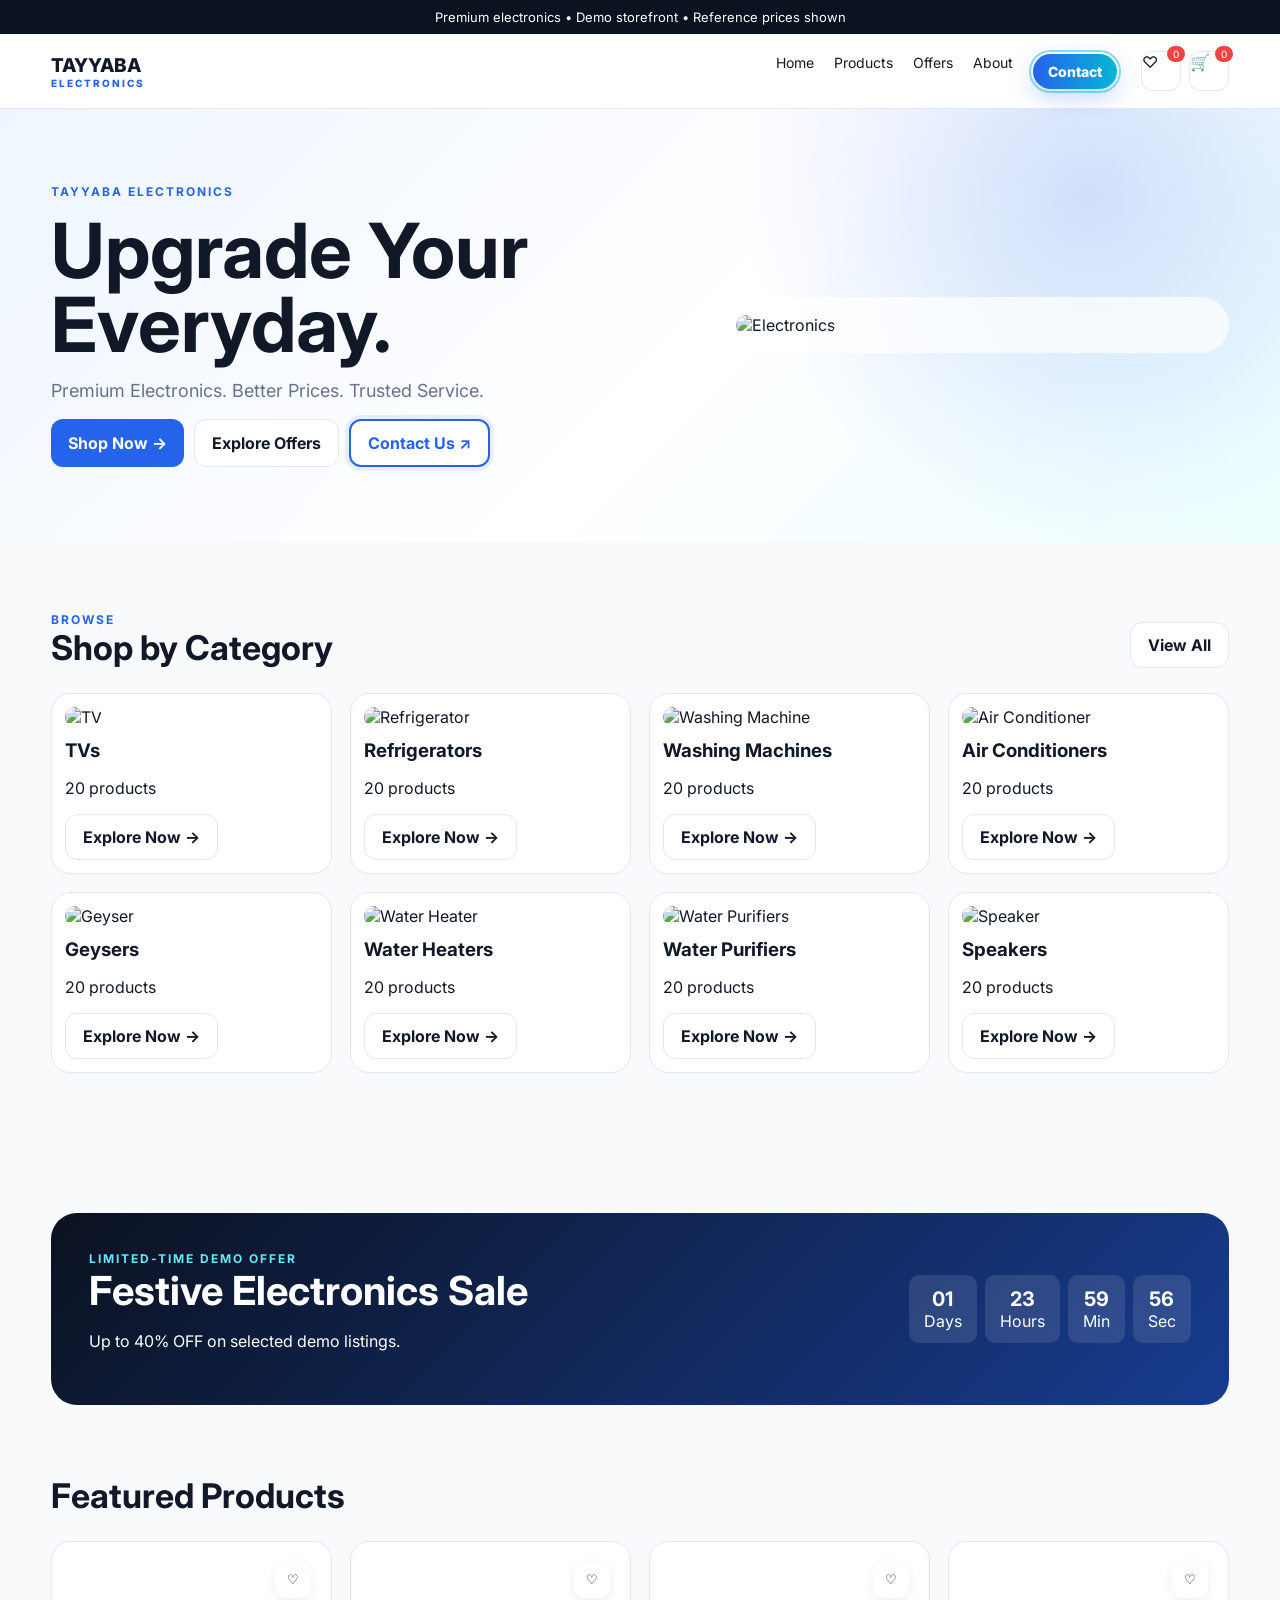
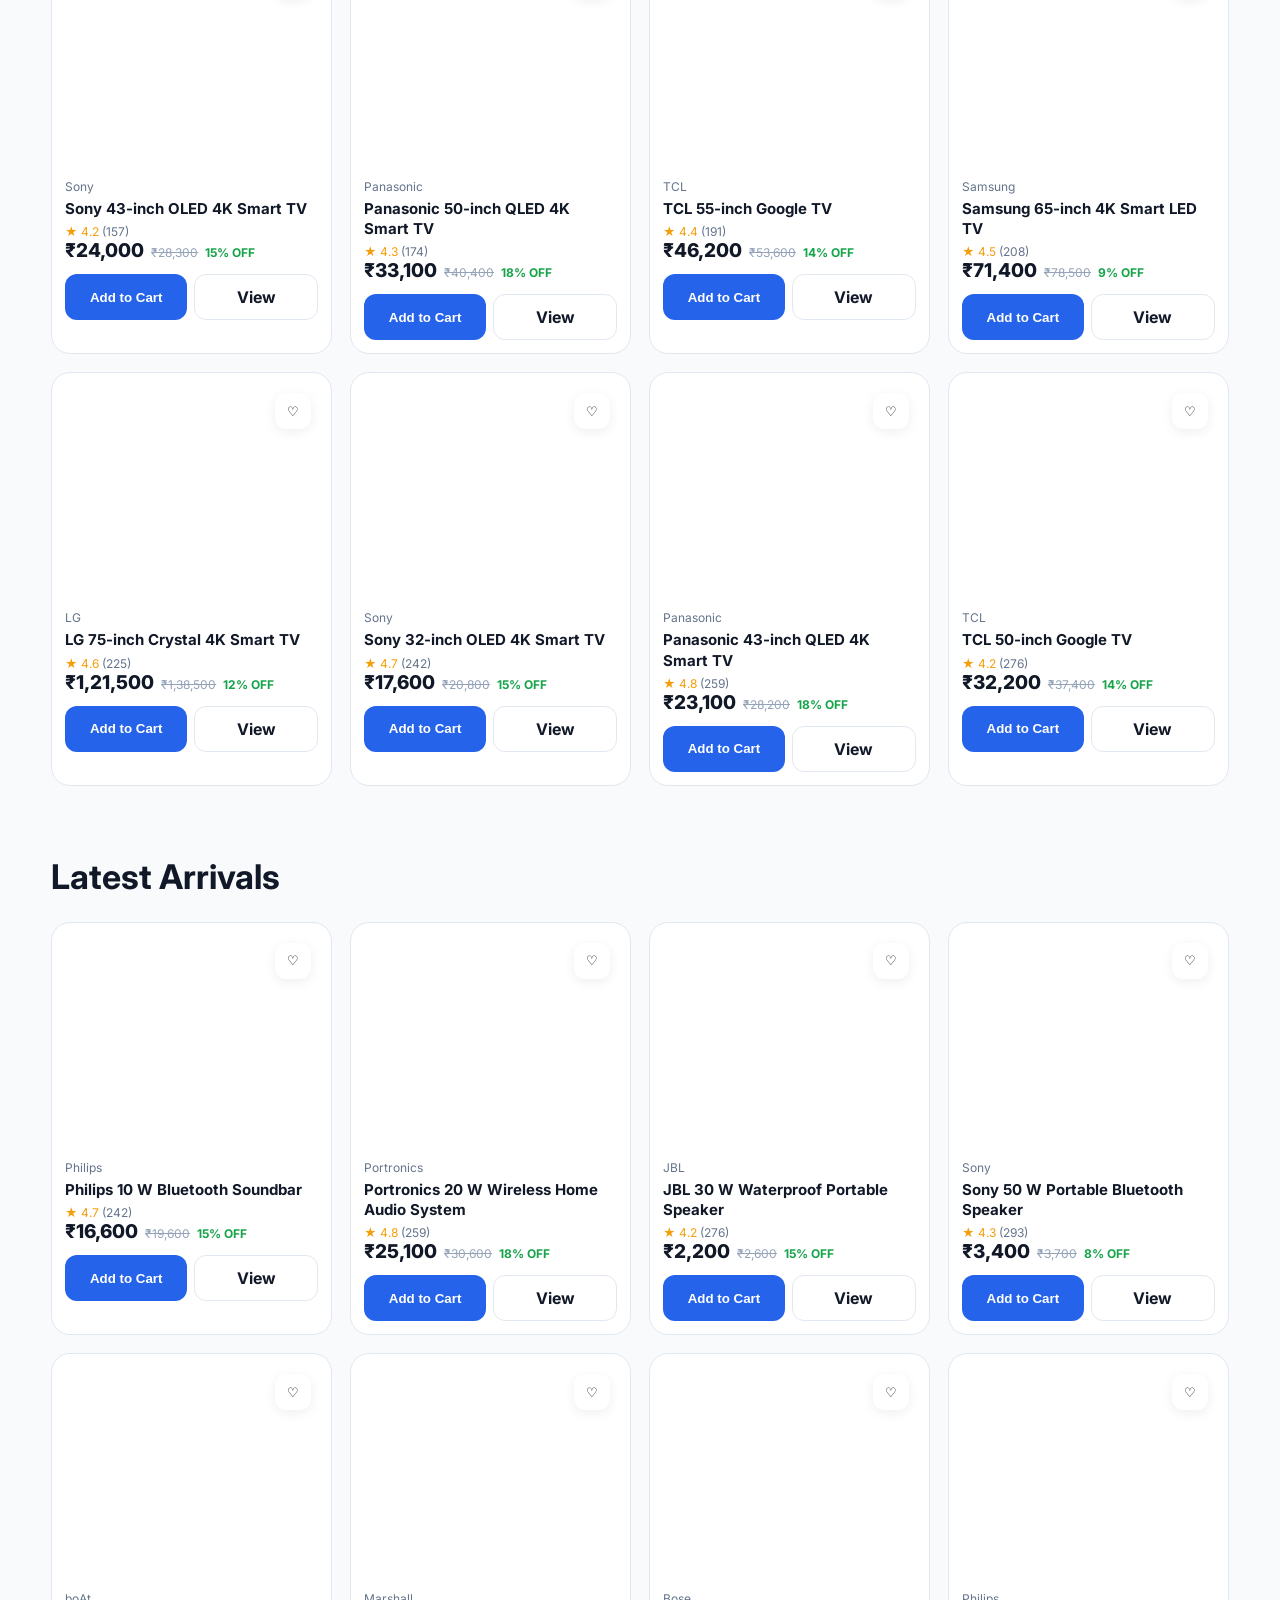
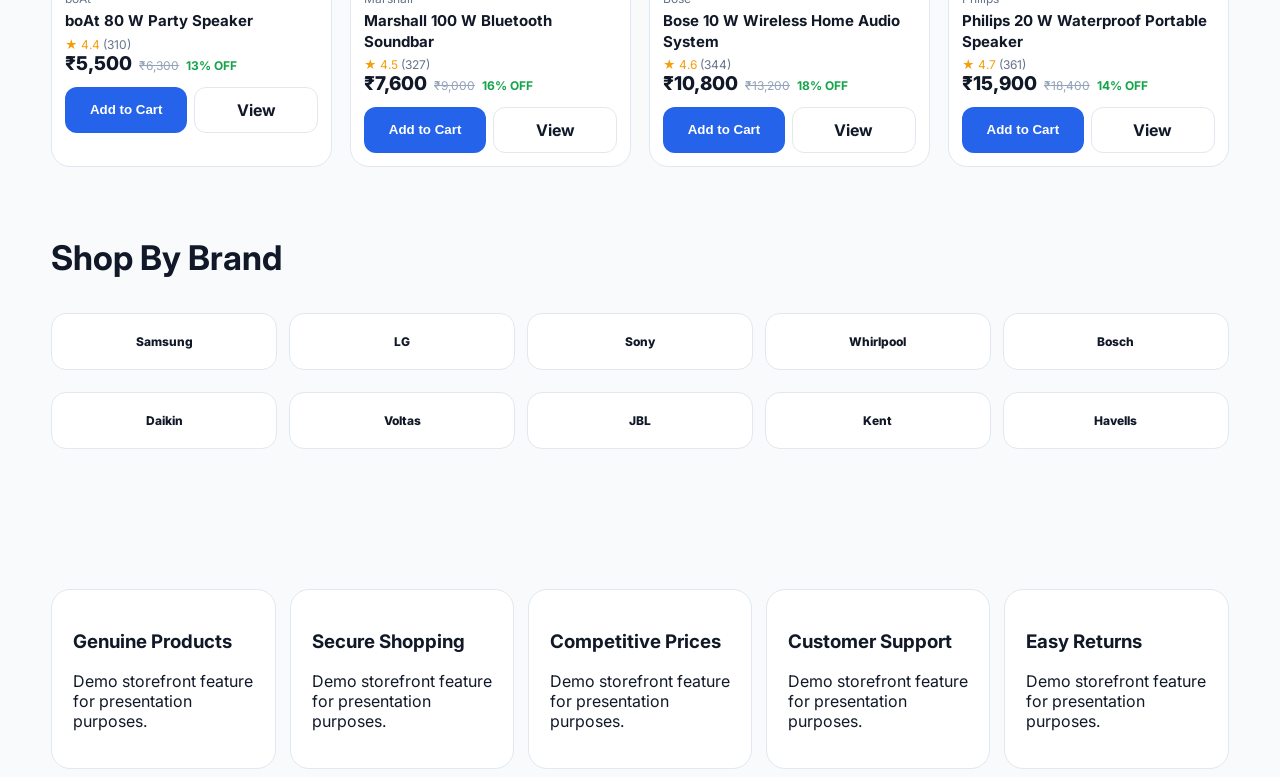
==== commit 8d3e98c4: "Update index.html" ====
--- a/index.html
+++ b/index.html
@@ -30,7 +30,7 @@
 
         <!-- NEW GOOGLE FORM -->
         <a
-          href="https://docs.google.com/forms/d/e/1FAIpQLSf3sBQUa54V5vRC_NcSTgsjcHuzqziN-6QS9KnxXvJ70jrMhg/viewform"
+          href="https://docs.google.com/forms/d/e/1FAIpQLSeVi7H_4viI_qknM3I5aGoMzQg_nb0Ivj_2zgHNUkM_BTxi_A/viewform"
           class="contact-nav"
           target="_blank"
           rel="noopener noreferrer"
